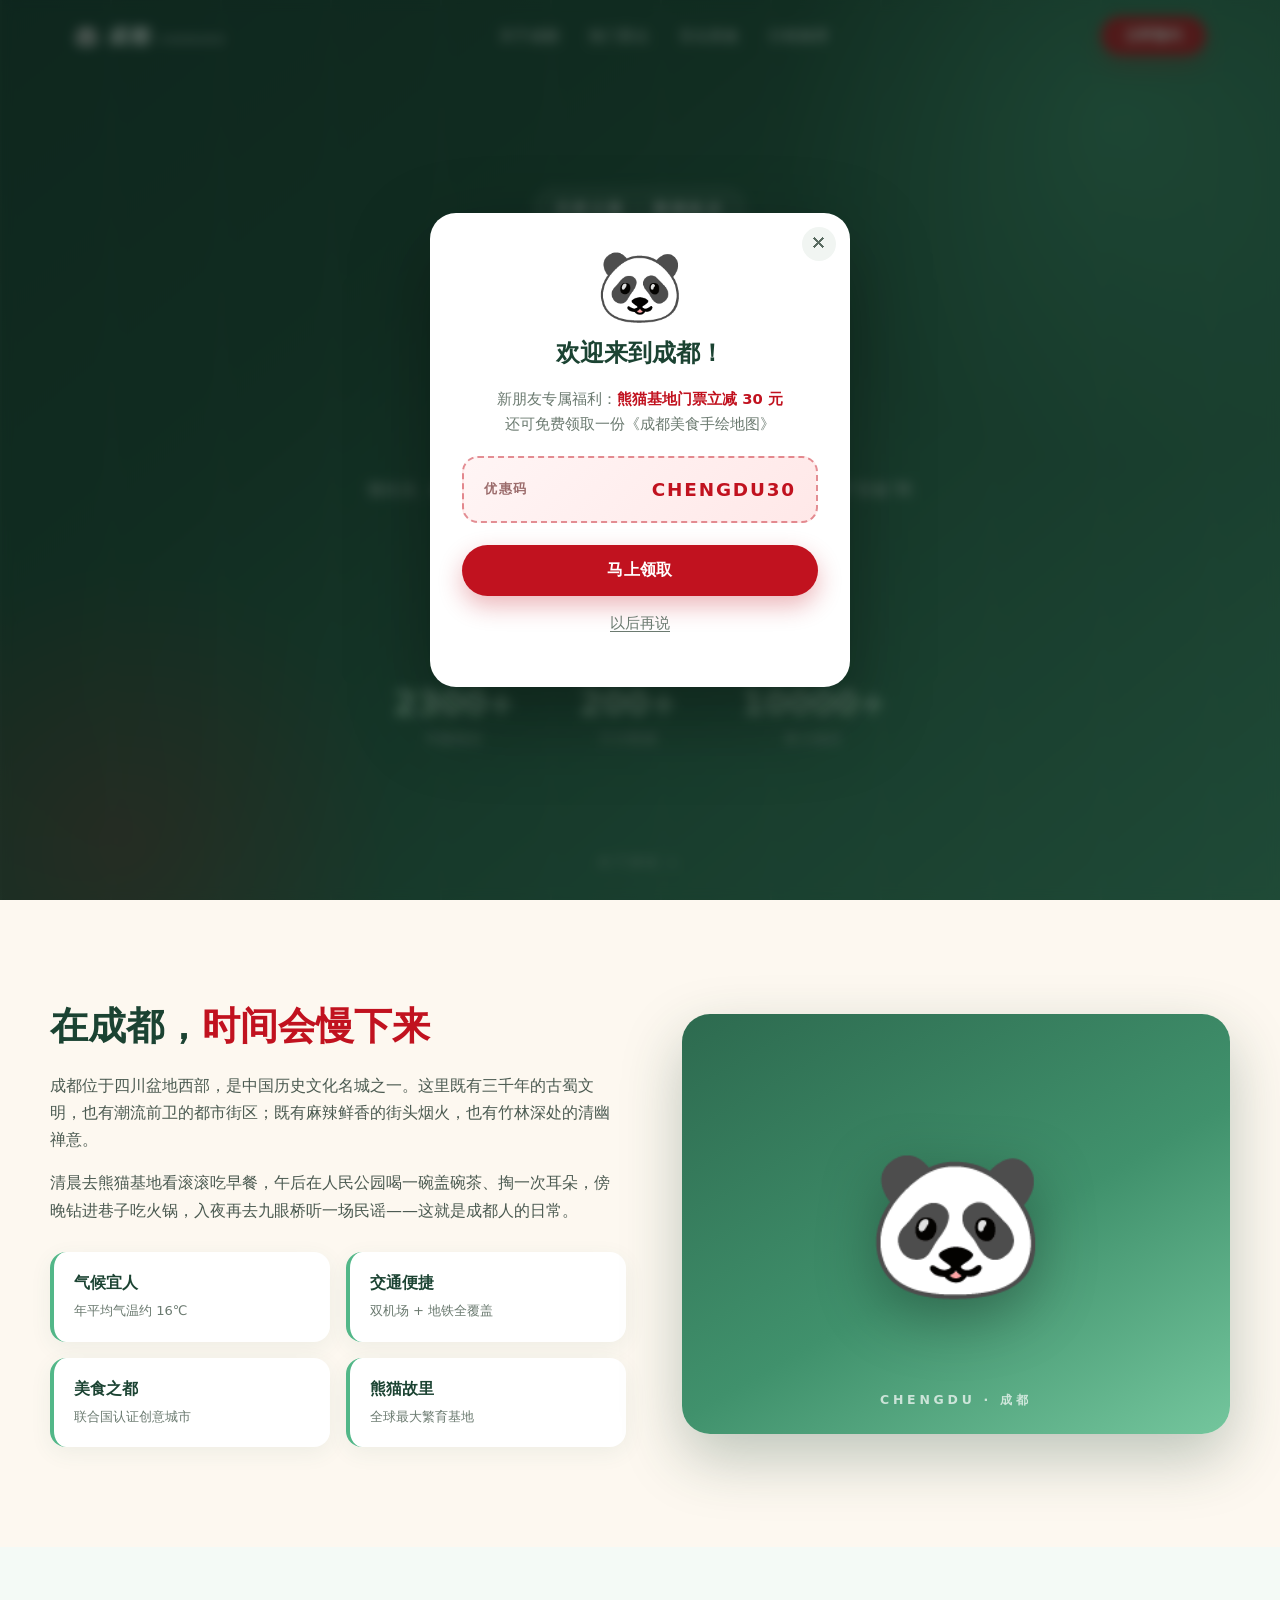
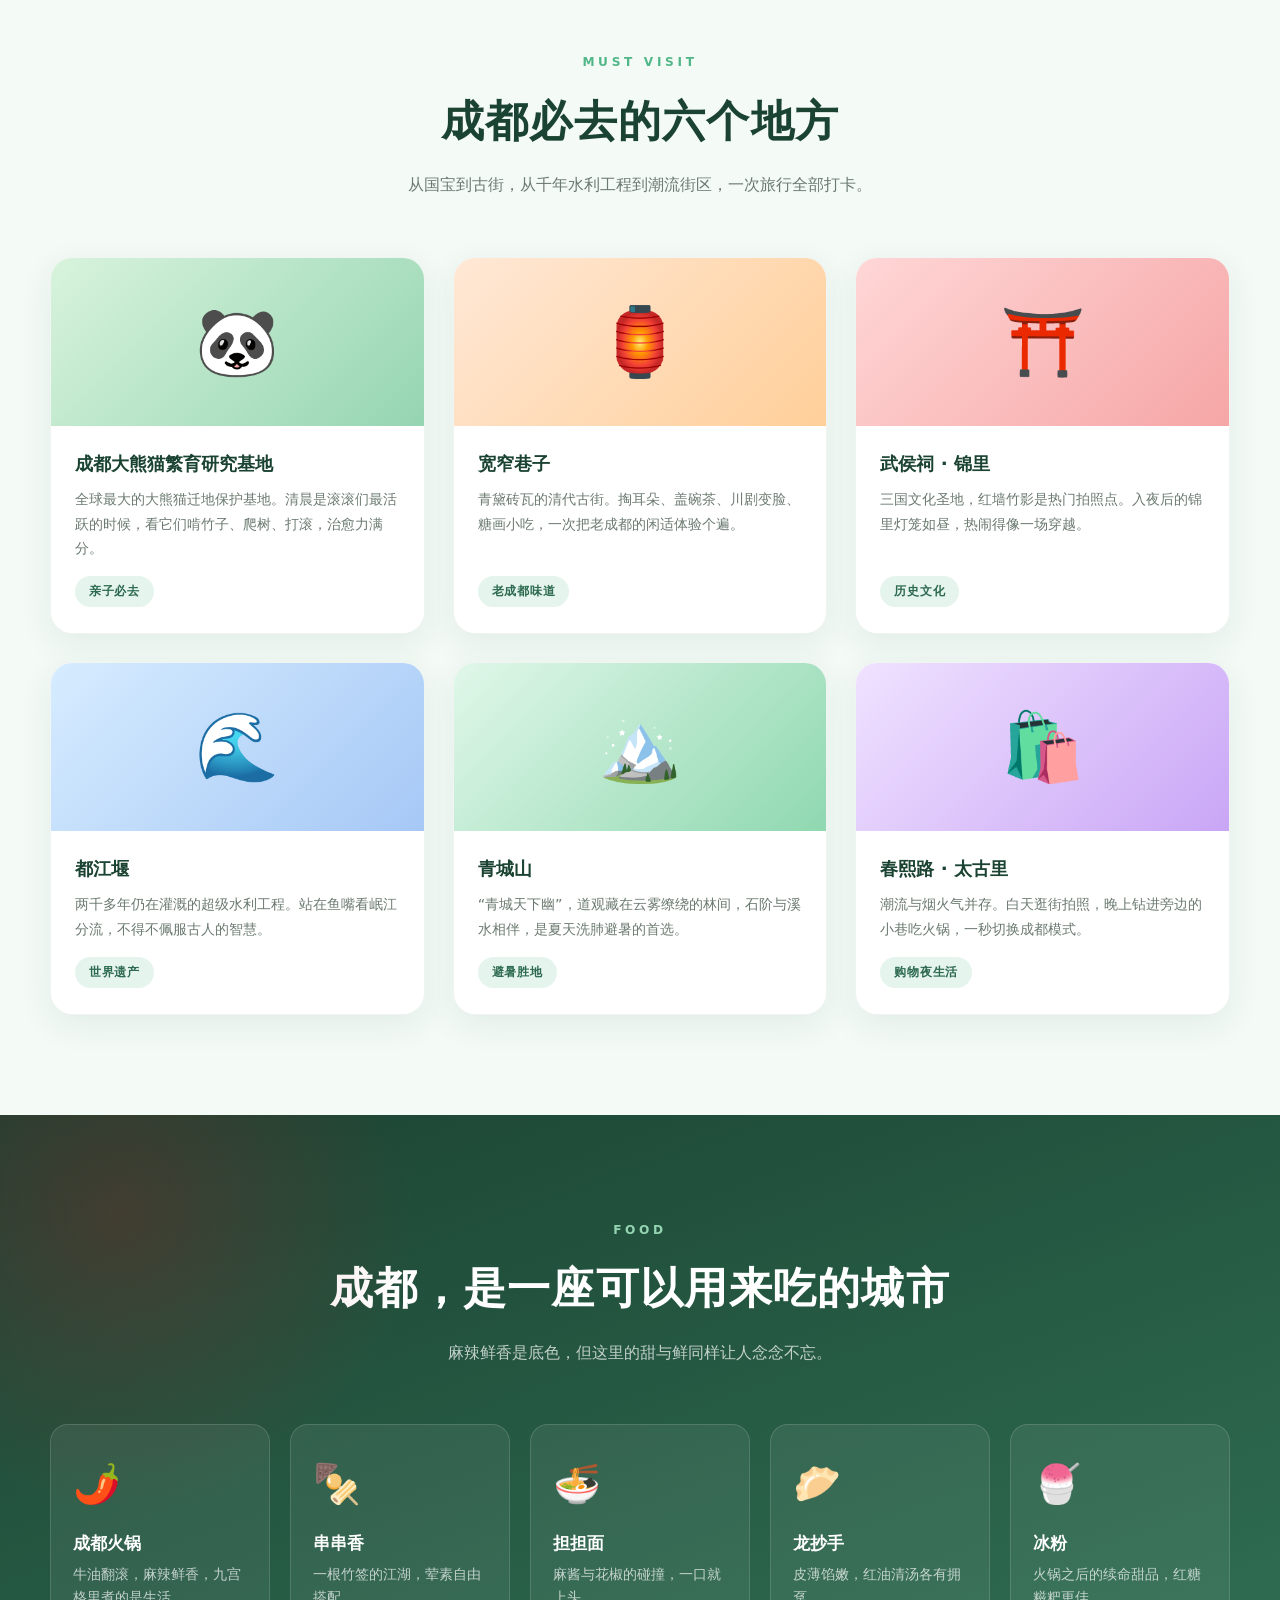
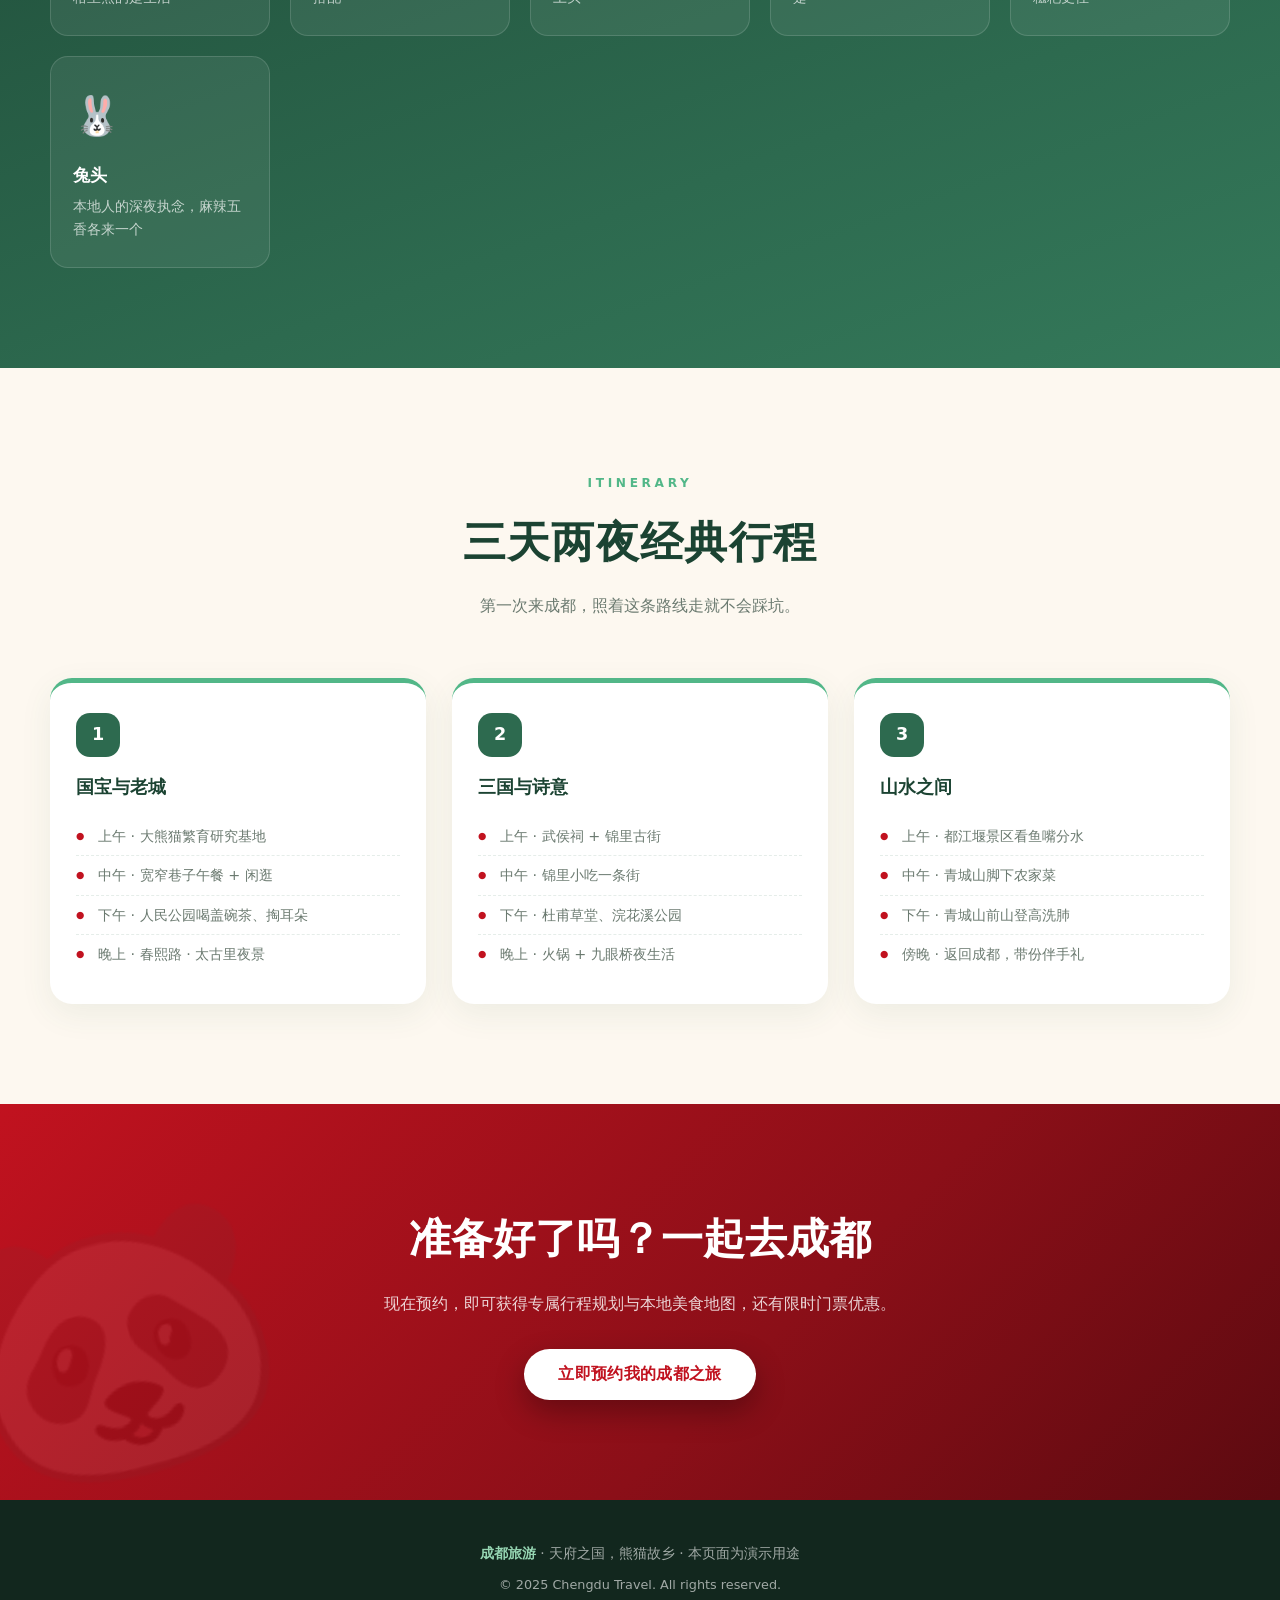
==== cdu.html @ 5987b42a "cdu.html" ====
<!DOCTYPE html>
<html lang="zh-CN">
<head>
<meta charset="UTF-8">
<meta name="viewport" content="width=device-width, initial-scale=1.0">
<title>成都旅游 | 天府之国 · 熊猫故乡</title>
<style>
  *{margin:0;padding:0;box-sizing:border-box;}
  :root{
    --green:#2d6a4f;
    --green-dark:#1b4332;
    --green-light:#52b788;
    --red:#c1121f;
    --cream:#fdf8f0;
    --ink:#233028;
    --gray:#6b7a70;
  }
  html{scroll-behavior:smooth;}
  body{
    font-family:"PingFang SC","Hiragino Sans GB","Microsoft YaHei",system-ui,-apple-system,sans-serif;
    color:var(--ink);background:var(--cream);line-height:1.7;overflow-x:hidden;
  }
  body.no-scroll{overflow:hidden;}
  img{max-width:100%;}

  /* ---------- 导航 ---------- */
  .nav{
    position:fixed;top:0;left:0;right:0;z-index:100;
    padding:16px 0;transition:all .35s ease;
  }
  .nav.scrolled{
    background:rgba(255,255,255,.94);
    backdrop-filter:blur(14px);-webkit-backdrop-filter:blur(14px);
    box-shadow:0 4px 24px rgba(27,67,50,.10);
    padding:9px 0;
  }
  .nav-inner{
    max-width:1180px;margin:0 auto;padding:0 24px;
    display:flex;align-items:center;justify-content:space-between;gap:20px;
  }
  .logo{
    color:#fff;text-decoration:none;font-weight:900;font-size:1.25rem;
    letter-spacing:.06em;display:flex;align-items:baseline;gap:8px;
    transition:color .35s;
  }
  .nav.scrolled .logo{color:var(--green-dark);}
  .logo small{font-size:.58rem;font-weight:700;letter-spacing:.25em;opacity:.65;}
  .nav-links{display:flex;gap:30px;list-style:none;}
  .nav-links a{
    color:rgba(255,255,255,.9);text-decoration:none;font-size:.94rem;font-weight:500;
    position:relative;padding:4px 0;transition:color .35s;
  }
  .nav.scrolled .nav-links a{color:var(--ink);}
  .nav-links a::after{
    content:'';position:absolute;left:0;bottom:0;width:0;height:2px;
    background:var(--red);border-radius:2px;transition:width .3s;
  }
  .nav-links a:hover::after{width:100%;}

  /* ---------- 按钮 ---------- */
  .btn{
    display:inline-block;background:var(--red);color:#fff;border:none;
    padding:15px 34px;border-radius:999px;font-size:1rem;font-weight:700;
    cursor:pointer;text-decoration:none;transition:all .28s ease;
    box-shadow:0 10px 24px rgba(193,18,31,.30);
    font-family:inherit;letter-spacing:.02em;
  }
  .btn:hover{transform:translateY(-3px);box-shadow:0 14px 30px rgba(193,18,31,.42);}
  .btn:active{transform:translateY(-1px);}
  .btn-sm{padding:10px 24px;font-size:.9rem;}
  .btn-ghost{
    background:transparent;border:2px solid rgba(255,255,255,.72);box-shadow:none;
  }
  .btn-ghost:hover{background:rgba(255,255,255,.16);box-shadow:none;}
  .btn-full{width:100%;}

  /* ---------- 首屏 ---------- */
  .hero{
    position:relative;min-height:100vh;display:flex;align-items:center;justify-content:center;
    text-align:center;color:#fff;overflow:hidden;padding:120px 24px 80px;
    background:linear-gradient(140deg,#14342a 0%,#1b4332 32%,#2d6a4f 66%,#40916c 100%);
  }
  .hero::before{
    content:'';position:absolute;inset:0;opacity:.55;
    background-image:repeating-linear-gradient(90deg,rgba(255,255,255,.07) 0 2px,transparent 2px 110px);
  }
  .hero::after{
    content:'';position:absolute;width:720px;height:720px;border-radius:50%;
    background:radial-gradient(circle,rgba(82,183,136,.45),transparent 68%);
    top:-240px;right:-200px;pointer-events:none;
  }
  .hero-glow{
    position:absolute;width:560px;height:560px;border-radius:50%;
    background:radial-gradient(circle,rgba(193,18,31,.28),transparent 70%);
    bottom:-220px;left:-160px;pointer-events:none;
  }
  .hero-content{position:relative;z-index:2;max-width:840px;}
  .eyebrow{
    display:inline-block;font-size:.82rem;letter-spacing:.35em;font-weight:700;
    padding:8px 20px;border:1px solid rgba(255,255,255,.35);border-radius:999px;
    margin-bottom:26px;background:rgba(255,255,255,.08);backdrop-filter:blur(6px);
  }
  .hero h1{
    font-size:clamp(4.5rem,15vw,9.5rem);line-height:.95;font-weight:900;letter-spacing:.06em;
    background:linear-gradient(180deg,#ffffff 25%,#a7e8bf 100%);
    -webkit-background-clip:text;background-clip:text;
    -webkit-text-fill-color:transparent;color:transparent;
  }
  .hero-sub{
    font-size:clamp(1.15rem,2.6vw,1.7rem);font-weight:700;margin-top:14px;letter-spacing:.08em;
  }
  .hero-desc{
    max-width:560px;margin:16px auto 0;color:rgba(255,255,255,.82);
    font-size:1rem;
  }
  .hero-btns{display:flex;gap:16px;justify-content:center;flex-wrap:wrap;margin-top:36px;}
  .hero-stats{
    display:flex;justify-content:center;gap:clamp(24px,6vw,64px);
    margin-top:56px;flex-wrap:wrap;
  }
  .hero-stats div{text-align:center;}
  .hero-stats strong{
    display:block;font-size:clamp(1.5rem,4vw,2.1rem);font-weight:900;
    color:#b7e4c7;line-height:1.2;
  }
  .hero-stats span{font-size:.82rem;color:rgba(255,255,255,.7);letter-spacing:.1em;}
  .scroll-hint{
    position:absolute;bottom:28px;left:50%;transform:translateX(-50%);
    font-size:.78rem;letter-spacing:.25em;color:rgba(255,255,255,.65);
    animation:bounce 2s infinite;z-index:2;
  }
  @keyframes bounce{0%,100%{transform:translate(-50%,0);}50%{transform:translate(-50%,10px);}}

  /* ---------- 通用区块 ---------- */
  section{padding:100px 24px;}
  .container{max-width:1180px;margin:0 auto;}
  .section-title{text-align:center;margin-bottom:58px;}
  .section-title .tag{
    color:var(--green-light);font-weight:800;letter-spacing:.3em;
    font-size:.76rem;text-transform:uppercase;
  }
  .section-title h2{
    font-size:clamp(1.8rem,4.2vw,2.7rem);margin:10px 0 14px;
    color:var(--green-dark);letter-spacing:.03em;font-weight:900;
  }
  .section-title p{color:var(--gray);max-width:620px;margin:0 auto;font-size:.98rem;}

  /* ---------- 关于 ---------- */
  .about{background:var(--cream);}
  .about-grid{
    display:grid;grid-template-columns:1.05fr 1fr;gap:56px;align-items:center;
  }
  .about-text h2{
    font-size:clamp(1.7rem,3.6vw,2.4rem);color:var(--green-dark);
    margin-bottom:20px;line-height:1.35;font-weight:900;
  }
  .about-text h2 em{color:var(--red);font-style:normal;}
  .about-text p{color:#4b5a51;margin-bottom:16px;}
  .about-points{display:grid;grid-template-columns:1fr 1fr;gap:16px;margin-top:28px;}
  .point{
    background:#fff;border-radius:16px;padding:18px 20px;
    box-shadow:0 6px 22px rgba(45,106,79,.07);
    border-left:4px solid var(--green-light);
  }
  .point strong{display:block;color:var(--green-dark);font-size:.98rem;}
  .point span{font-size:.82rem;color:var(--gray);}
  .about-visual{
    position:relative;border-radius:28px;overflow:hidden;min-height:420px;
    background:linear-gradient(150deg,#2d6a4f,#40916c 55%,#74c69d);
    display:flex;align-items:center;justify-content:center;
    box-shadow:0 24px 60px rgba(27,67,50,.28);
  }
  .about-visual .panda-big{font-size:9rem;filter:drop-shadow(0 18px 30px rgba(0,0,0,.3));animation:float 5s ease-in-out infinite;}
  @keyframes float{0%,100%{transform:translateY(0);}50%{transform:translateY(-14px);}}
  .about-visual::after{
    content:'CHENGDU · 成都';position:absolute;bottom:24px;left:0;right:0;
    text-align:center;color:rgba(255,255,255,.7);letter-spacing:.3em;font-size:.78rem;font-weight:700;
  }

  /* ---------- 景点 ---------- */
  .spots{background:#f4faf6;}
  .cards{display:grid;grid-template-columns:repeat(auto-fit,minmax(300px,1fr));gap:28px;}
  .card{
    background:#fff;border-radius:22px;overflow:hidden;
    box-shadow:0 10px 32px rgba(45,106,79,.09);
    border:1px solid rgba(45,106,79,.07);
    transition:transform .35s ease,box-shadow .35s ease;
    display:flex;flex-direction:column;
  }
  .card:hover{transform:translateY(-10px);box-shadow:0 26px 52px rgba(45,106,79,.20);}
  .card-img{
    height:168px;display:flex;align-items:center;justify-content:center;
    font-size:4.2rem;position:relative;overflow:hidden;
  }
  .card:nth-child(1) .card-img{background:linear-gradient(135deg,#d8f3dc,#95d5b2);}
  .card:nth-child(2) .card-img{background:linear-gradient(135deg,#ffe8d6,#ffcf99);}
  .card:nth-child(3) .card-img{background:linear-gradient(135deg,#ffd6d6,#f6a6a6);}
  .card:nth-child(4) .card-img{background:linear-gradient(135deg,#d6ecff,#a6c8f6);}
  .card:nth-child(5) .card-img{background:linear-gradient(135deg,#e0f7e9,#8fd8b0);}
  .card:nth-child(6) .card-img{background:linear-gradient(135deg,#f0e2ff,#c9a6f6);}
  .card-img span{transition:transform .4s ease;}
  .card:hover .card-img span{transform:scale(1.18) rotate(-6deg);}
  .card-body{padding:22px 24px 26px;flex:1;display:flex;flex-direction:column;}
  .card-body h3{font-size:1.15rem;color:var(--green-dark);margin-bottom:8px;font-weight:800;}
  .card-body p{font-size:.9rem;color:var(--gray);flex:1;}
  .chip{
    display:inline-block;margin-top:16px;align-self:flex-start;
    background:rgba(82,183,136,.15);color:var(--green);
    font-size:.76rem;font-weight:700;padding:5px 14px;border-radius:999px;
    letter-spacing:.06em;
  }

  /* ---------- 美食 ---------- */
  .food{
    background:linear-gradient(160deg,#1b4332,#2d6a4f 70%,#34795a);
    color:#fff;position:relative;overflow:hidden;
  }
  .food::before{
    content:'';position:absolute;width:600px;height:600px;border-radius:50%;
    background:radial-gradient(circle,rgba(193,18,31,.22),transparent 70%);
    top:-200px;left:-180px;
  }
  .food .section-title h2{color:#fff;}
  .food .section-title p{color:rgba(255,255,255,.72);}
  .food .section-title .tag{color:#95d5b2;}
  .food-grid{
    display:grid;grid-template-columns:repeat(auto-fit,minmax(210px,1fr));
    gap:20px;position:relative;z-index:2;
  }
  .food-item{
    background:rgba(255,255,255,.07);border:1px solid rgba(255,255,255,.14);
    border-radius:18px;padding:26px 22px;transition:all .3s ease;
  }
  .food-item:hover{
    background:rgba(255,255,255,.15);transform:translateY(-7px);
    border-color:rgba(149,213,178,.5);
  }
  .food-item .emoji{font-size:2.4rem;display:block;margin-bottom:12px;}
  .food-item h4{font-size:1.05rem;margin-bottom:6px;font-weight:800;}
  .food-item p{font-size:.85rem;color:rgba(255,255,255,.7);}

  /* ---------- 行程 ---------- */
  .plan{background:var(--cream);}
  .plan-grid{display:grid;grid-template-columns:repeat(auto-fit,minmax(280px,1fr));gap:26px;}
  .day{
    background:#fff;border-radius:22px;padding:30px 26px;
    box-shadow:0 10px 32px rgba(45,106,79,.08);
    border-top:5px solid var(--green-light);
    transition:all .3s ease;
  }
  .day:hover{transform:translateY(-8px);box-shadow:0 22px 44px rgba(45,106,79,.16);}
  .day .num{
    display:inline-flex;align-items:center;justify-content:center;
    width:44px;height:44px;border-radius:14px;background:var(--green);
    color:#fff;font-weight:900;font-size:1.1rem;margin-bottom:16px;
  }
  .day h4{font-size:1.1rem;color:var(--green-dark);margin-bottom:14px;font-weight:800;}
  .day ul{list-style:none;}
  .day li{
    font-size:.9rem;color:var(--gray);padding:7px 0 7px 22px;position:relative;
    border-bottom:1px dashed rgba(45,106,79,.12);
  }
  .day li:last-child{border-bottom:none;}
  .day li::before{content:'●';position:absolute;left:0;color:var(--red);font-size:.6rem;top:11px;}

  /* ---------- CTA ---------- */
  .cta{
    text-align:center;color:#fff;
    background:linear-gradient(135deg,#c1121f,#8b0f18 60%,#5c0a10);
    position:relative;overflow:hidden;
  }
  .cta::before{
    content:'🐼';position:absolute;font-size:16rem;opacity:.07;
    left:-40px;bottom:-60px;transform:rotate(-15deg);
  }
  .cta h2{font-size:clamp(1.7rem,4vw,2.6rem);margin-bottom:16px;font-weight:900;}
  .cta p{color:rgba(255,255,255,.82);max-width:560px;margin:0 auto 32px;}
  .cta .btn{background:#fff;color:var(--red);box-shadow:0 12px 30px rgba(0,0,0,.3);}
  .cta .btn:hover{box-shadow:0 18px 40px rgba(0,0,0,.4);}

  /* ---------- 页脚 ---------- */
  footer{
    background:#12271e;color:rgba(255,255,255,.6);text-align:center;
    padding:42px 24px;font-size:.86rem;
  }
  footer strong{color:#95d5b2;}

  /* ---------- 弹窗 ---------- */
  .modal{
    position:fixed;inset:0;z-index:1000;display:flex;
    align-items:center;justify-content:center;padding:20px;
    background:rgba(12,32,24,.62);backdrop-filter:blur(6px);
    opacity:0;visibility:hidden;
    transition:opacity .3s ease,visibility .3s ease;
  }
  .modal.open{opacity:1;visibility:visible;}
  .modal-box{
    position:relative;background:#fff;border-radius:26px;
    width:100%;max-width:440px;padding:38px 32px 32px;
    max-height:90vh;overflow-y:auto;
    box-shadow:0 30px 80px rgba(0,0,0,.35);
    transform:translateY(28px) scale(.95);opacity:0;
    transition:transform .38s cubic-bezier(.2,.9,.3,1.2),opacity .3s ease;
  }
  .modal.open .modal-box{transform:none;opacity:1;}
  .modal-close{
    position:absolute;top:14px;right:14px;width:34px;height:34px;
    border-radius:50%;border:none;background:#f1f5f2;color:#5a6b61;
    font-size:1rem;cursor:pointer;transition:.25s;line-height:1;
    display:flex;align-items:center;justify-content:center;
  }
  .modal-close:hover{background:var(--red);color:#fff;transform:rotate(90deg);}
  .modal-box h3{
    font-size:1.5rem;color:var(--green-dark);margin-bottom:10px;font-weight:900;
  }
  .modal-box .modal-desc{color:var(--gray);font-size:.9rem;margin-bottom:22px;}

  /* 欢迎弹窗 */
  .welcome-box{text-align:center;max-width:420px;}
  .welcome-box .panda{
    font-size:4.4rem;line-height:1;margin-bottom:12px;
    animation:wave 2.2s ease-in-out infinite;
  }
  @keyframes wave{
    0%,100%{transform:rotate(-6deg) scale(1);}
    50%{transform:rotate(6deg) scale(1.06);}
  }
  .welcome-box h3{margin-bottom:12px;}
  .welcome-box p{color:var(--gray);font-size:.92rem;margin-bottom:20px;}
  .welcome-box p b{color:var(--red);}
  .coupon{
    display:flex;align-items:center;justify-content:space-between;
    background:linear-gradient(135deg,#fff5f5,#ffe8e8);
    border:2px dashed rgba(193,18,31,.45);border-radius:16px;
    padding:16px 20px;margin-bottom:22px;
  }
  .coupon span{font-size:.82rem;color:#9b6b6b;letter-spacing:.12em;font-weight:700;}
  .coupon strong{font-size:1.15rem;color:var(--red);letter-spacing:.1em;font-weight:900;}
  .tiny{
    font-size:.8rem;color:#9aa8a0;margin-top:14px;cursor:pointer;
    text-decoration:underline;text-underline-offset:3px;
  }
  .tiny:hover{color:var(--gray);}

  /* 表单 */
  .form-field{margin-bottom:16px;text-align:left;}
  .form-field label{
    display:block;font-size:.83rem;font-weight:700;color:var(--green-dark);
    margin-bottom:7px;letter-spacing:.03em;
  }
  .form-field input,.form-field select{
    width:100%;padding:12px 15px;border-radius:12px;
    border:1.5px solid #e2ebe5;background:#f8fbf9;
    font-size:.94rem;font-family:inherit;color:var(--ink);
    transition:border-color .25s,box-shadow .25s;
  }
  .form-field input:focus,.form-field select:focus{
    outline:none;border-color:var(--green-light);background:#fff;
    box-shadow:0 0 0 4px rgba(82,183,136,.14);
  }
  .modal-box form .btn{margin-top:8px;}

  /* Toast */
  .toast{
    position:fixed;left:50%;bottom:44px;transform:translate(-50%,30px);
    background:var(--green-dark);color:#fff;padding:14px 28px;border-radius:999px;
    font-size:.92rem;font-weight:600;box-shadow:0 14px 34px rgba(0,0,0,.28);
    opacity:0;visibility:hidden;transition:all .35s ease;z-index:2000;
    white-space:nowrap;max-width:92vw;
  }
  .toast.show{opacity:1;visibility:visible;transform:translate(-50%,0);}

  /* 滚动出现动画 */
  .reveal{opacity:0;transform:translateY(34px);transition:opacity .75s ease,transform .75s ease;}
  .reveal.visible{opacity:1;transform:none;}

  /* ---------- 响应式 ---------- */
  @media (max-width:900px){
    .nav-links{display:none;}
    .about-grid{grid-template-columns:1fr;gap:36px;}
    .about-visual{min-height:300px;order:-1;}
    .about-visual .panda-big{font-size:6rem;}
    section{padding:72px 20px;}
    .hero-stats{gap:26px;}
  }
  @media (max-width:520px){
    .modal-box{padding:32px 22px 26px;border-radius:22px;}
    .hero{padding-top:110px;}
    .btn{padding:13px 26px;font-size:.94rem;}
    .toast{font-size:.84rem;padding:12px 20px;}
  }
</style>
</head>
<body>

<!-- ========== 导航 ========== -->
<nav class="nav" id="nav">
  <div class="nav-inner">
    <a href="#" class="logo">🐼 成都 <small>CHENGDU</small></a>
    <ul class="nav-links">
      <li><a href="#about">关于成都</a></li>
      <li><a href="#spots">热门景点</a></li>
      <li><a href="#food">舌尖美食</a></li>
      <li><a href="#plan">行程推荐</a></li>
    </ul>
    <button class="btn btn-sm" onclick="openModal('bookingModal')">立即预约</button>
  </div>
</nav>

<!-- ========== 首屏 ========== -->
<header class="hero">
  <div class="hero-glow"></div>
  <div class="hero-content">
    <span class="eyebrow">天府之国 · 熊猫故乡</span>
    <h1>成都</h1>
    <p class="hero-sub">一座来了就不想走的城市</p>
    <p class="hero-desc">慢生活、麻辣味、大熊猫、盖碗茶——这里的每一寸空气里，都写着“安逸”两个字。</p>
    <div class="hero-btns">
      <button class="btn" onclick="openModal('bookingModal')">立即预约行程</button>
      <a href="#spots" class="btn btn-ghost">探索景点</a>
    </div>
    <div class="hero-stats">
      <div><strong>2300+</strong><span>年建城史</span></div>
      <div><strong>200+</strong><span>只大熊猫</span></div>
      <div><strong>10000+</strong><span>家火锅店</span></div>
    </div>
  </div>
  <div class="scroll-hint">向下滚动 ↓</div>
</header>

<!-- ========== 关于 ========== -->
<section class="about" id="about">
  <div class="container">
    <div class="about-grid">
      <div class="about-text reveal">
        <h2>在成都，<em>时间会慢下来</em></h2>
        <p>成都位于四川盆地西部，是中国历史文化名城之一。这里既有三千年的古蜀文明，也有潮流前卫的都市街区；既有麻辣鲜香的街头烟火，也有竹林深处的清幽禅意。</p>
        <p>清晨去熊猫基地看滚滚吃早餐，午后在人民公园喝一碗盖碗茶、掏一次耳朵，傍晚钻进巷子吃火锅，入夜再去九眼桥听一场民谣——这就是成都人的日常。</p>
        <div class="about-points">
          <div class="point"><strong>气候宜人</strong><span>年平均气温约 16℃</span></div>
          <div class="point"><strong>交通便捷</strong><span>双机场 + 地铁全覆盖</span></div>
          <div class="point"><strong>美食之都</strong><span>联合国认证创意城市</span></div>
          <div class="point"><strong>熊猫故里</strong><span>全球最大繁育基地</span></div>
        </div>
      </div>
      <div class="about-visual reveal">
        <div class="panda-big">🐼</div>
      </div>
    </div>
  </div>
</section>

<!-- ========== 景点 ========== -->
<section class="spots" id="spots">
  <div class="container">
    <div class="section-title reveal">
      <span class="tag">Must Visit</span>
      <h2>成都必去的六个地方</h2>
      <p>从国宝到古街，从千年水利工程到潮流街区，一次旅行全部打卡。</p>
    </div>
    <div class="cards">
      <article class="card reveal">
        <div class="card-img"><span>🐼</span></div>
        <div class="card-body">
          <h3>成都大熊猫繁育研究基地</h3>
          <p>全球最大的大熊猫迁地保护基地。清晨是滚滚们最活跃的时候，看它们啃竹子、爬树、打滚，治愈力满分。</p>
          <span class="chip">亲子必去</span>
        </div>
      </article>
      <article class="card reveal">
        <div class="card-img"><span>🏮</span></div>
        <div class="card-body">
          <h3>宽窄巷子</h3>
          <p>青黛砖瓦的清代古街。掏耳朵、盖碗茶、川剧变脸、糖画小吃，一次把老成都的闲适体验个遍。</p>
          <span class="chip">老成都味道</span>
        </div>
      </article>
      <article class="card reveal">
        <div class="card-img"><span>⛩️</span></div>
        <div class="card-body">
          <h3>武侯祠 · 锦里</h3>
          <p>三国文化圣地，红墙竹影是热门拍照点。入夜后的锦里灯笼如昼，热闹得像一场穿越。</p>
          <span class="chip">历史文化</span>
        </div>
      </article>
      <article class="card reveal">
        <div class="card-img"><span>🌊</span></div>
        <div class="card-body">
          <h3>都江堰</h3>
          <p>两千多年仍在灌溉的超级水利工程。站在鱼嘴看岷江分流，不得不佩服古人的智慧。</p>
          <span class="chip">世界遗产</span>
        </div>
      </article>
      <article class="card reveal">
        <div class="card-img"><span>🏔️</span></div>
        <div class="card-body">
          <h3>青城山</h3>
          <p>“青城天下幽”，道观藏在云雾缭绕的林间，石阶与溪水相伴，是夏天洗肺避暑的首选。</p>
          <span class="chip">避暑胜地</span>
        </div>
      </article>
      <article class="card reveal">
        <div class="card-img"><span>🛍️</span></div>
        <div class="card-body">
          <h3>春熙路 · 太古里</h3>
          <p>潮流与烟火气并存。白天逛街拍照，晚上钻进旁边的小巷吃火锅，一秒切换成都模式。</p>
          <span class="chip">购物夜生活</span>
        </div>
      </article>
    </div>
  </div>
</section>

<!-- ========== 美食 ========== -->
<section class="food" id="food">
  <div class="container">
    <div class="section-title reveal">
      <span class="tag">Food</span>
      <h2>成都，是一座可以用来吃的城市</h2>
      <p>麻辣鲜香是底色，但这里的甜与鲜同样让人念念不忘。</p>
    </div>
    <div class="food-grid">
      <div class="food-item reveal"><span class="emoji">🌶️</span><h4>成都火锅</h4><p>牛油翻滚，麻辣鲜香，九宫格里煮的是生活</p></div>
      <div class="food-item reveal"><span class="emoji">🍢</span><h4>串串香</h4><p>一根竹签的江湖，荤素自由搭配</p></div>
      <div class="food-item reveal"><span class="emoji">🍜</span><h4>担担面</h4><p>麻酱与花椒的碰撞，一口就上头</p></div>
      <div class="food-item reveal"><span class="emoji">🥟</span><h4>龙抄手</h4><p>皮薄馅嫩，红油清汤各有拥趸</p></div>
      <div class="food-item reveal"><span class="emoji">🍧</span><h4>冰粉</h4><p>火锅之后的续命甜品，红糖糍粑更佳</p></div>
      <div class="food-item reveal"><span class="emoji">🐰</span><h4>兔头</h4><p>本地人的深夜执念，麻辣五香各来一个</p></div>
    </div>
  </div>
</section>

<!-- ========== 行程 ========== -->
<section class="plan" id="plan">
  <div class="container">
    <div class="section-title reveal">
      <span class="tag">Itinerary</span>
      <h2>三天两夜经典行程</h2>
      <p>第一次来成都，照着这条路线走就不会踩坑。</p>
    </div>
    <div class="plan-grid">
      <div class="day reveal">
        <div class="num">1</div>
        <h4>国宝与老城</h4>
        <ul>
          <li>上午 · 大熊猫繁育研究基地</li>
          <li>中午 · 宽窄巷子午餐 + 闲逛</li>
          <li>下午 · 人民公园喝盖碗茶、掏耳朵</li>
          <li>晚上 · 春熙路 · 太古里夜景</li>
        </ul>
      </div>
      <div class="day reveal">
        <div class="num">2</div>
        <h4>三国与诗意</h4>
        <ul>
          <li>上午 · 武侯祠 + 锦里古街</li>
          <li>中午 · 锦里小吃一条街</li>
          <li>下午 · 杜甫草堂、浣花溪公园</li>
          <li>晚上 · 火锅 + 九眼桥夜生活</li>
        </ul>
      </div>
      <div class="day reveal">
        <div class="num">3</div>
        <h4>山水之间</h4>
        <ul>
          <li>上午 · 都江堰景区看鱼嘴分水</li>
          <li>中午 · 青城山脚下农家菜</li>
          <li>下午 · 青城山前山登高洗肺</li>
          <li>傍晚 · 返回成都，带份伴手礼</li>
        </ul>
      </div>
    </div>
  </div>
</section>

<!-- ========== CTA ========== -->
<section class="cta">
  <div class="container reveal">
    <h2>准备好了吗？一起去成都</h2>
    <p>现在预约，即可获得专属行程规划与本地美食地图，还有限时门票优惠。</p>
    <button class="btn" onclick="openModal('bookingModal')">立即预约我的成都之旅</button>
  </div>
</section>

<!-- ========== 页脚 ========== -->
<footer>
  <p><strong>成都旅游</strong> · 天府之国，熊猫故乡 · 本页面为演示用途</p>
  <p style="margin-top:8px;font-size:.8rem;">© 2025 Chengdu Travel. All rights reserved.</p>
</footer>

<!-- ========== 弹窗 1：欢迎弹窗 ========== -->
<div class="modal" id="welcomeModal">
  <div class="modal-box welcome-box">
    <button class="modal-close" onclick="closeModal('welcomeModal')" aria-label="关闭">✕</button>
    <div class="panda">🐼</div>
    <h3>欢迎来到成都！</h3>
    <p>新朋友专属福利：<b>熊猫基地门票立减 30 元</b><br>还可免费领取一份《成都美食手绘地图》</p>
    <div class="coupon">
      <span>优惠码</span>
      <strong>CHENGDU30</strong>
    </div>
    <button class="btn btn-full" onclick="closeModal('welcomeModal');openModal('bookingModal')">马上领取</button>
    <p class="tiny" onclick="closeModal('welcomeModal')">以后再说</p>
  </div>
</div>

<!-- ========== 弹窗 2：预约弹窗 ========== -->
<div class="modal" id="bookingModal">
  <div class="modal-box">
    <button class="modal-close" onclick="closeModal('bookingModal')" aria-label="关闭">✕</button>
    <h3>预约你的成都之旅</h3>
    <p class="modal-desc">填写信息，我们将在 24 小时内与你联系，为你定制专属行程。</p>
    <form id="bookingForm">
      <div class="form-field">
        <label for="name">姓名</label>
        <input type="text" id="name" placeholder="请输入您的姓名" required>
      </div>
      <div class="form-field">
        <label for="phone">手机号</label>
        <input type="tel" id="phone" placeholder="请输入 11 位手机号" pattern="1[3-9]\d{9}" required>
      </div>
      <div class="form-field">
        <label for="date">出行日期</label>
        <input type="date" id="date" required>
      </div>
      <div class="form-field">
        <label for="topic">感兴趣的主题</label>
        <select id="topic">
          <option>大熊猫基地一日游</option>
          <option>美食探店深度游</option>
          <option>都江堰 · 青城山</option>
          <option>亲子家庭游</option>
          <option>三国文化之旅</option>
        </select>
      </div>
      <button type="submit" class="btn btn-full">提交预约</button>
    </form>
  </div>
</div>

<!-- ========== Toast ========== -->
<div class="toast" id="toast"></div>

<script>
  /* ============ 弹窗控制 ============ */
  function openModal(id){
    var m = document.getElementById(id);
    if(!m) return;
    m.classList.add('open');
    document.body.classList.add('no-scroll');
  }
  function closeModal(id){
    var m = document.getElementById(id);
    if(!m) return;
    m.classList.remove('open');
    if(!document.querySelector('.modal.open')){
      document.body.classList.remove('no-scroll');
    }
  }
  // 点击遮罩关闭
  document.querySelectorAll('.modal').forEach(function(m){
    m.addEventListener('click', function(e){
      if(e.target === m) closeModal(m.id);
    });
  });
  // ESC 关闭
  document.addEventListener('keydown', function(e){
    if(e.key === 'Escape'){
      document.querySelectorAll('.modal.open').forEach(function(m){
        closeModal(m.id);
      });
    }
  });

  /* ============ 欢迎弹窗自动出现 ============ */
  window.addEventListener('load', function(){
    setTimeout(function(){
      var shown = false;
      try{ shown = sessionStorage.getItem('cd_welcome') === '1'; }catch(err){}
      if(!shown){
        openModal('welcomeModal');
        try{ sessionStorage.setItem('cd_welcome','1'); }catch(err){}
      }
    }, 900);
  });

  /* ============ 导航滚动效果 ============ */
  var nav = document.getElementById('nav');
  window.addEventListener('scroll', function(){
    if(window.scrollY > 60){ nav.classList.add('scrolled'); }
    else{ nav.classList.remove('scrolled'); }
  });

  /* ============ 滚动出现动画 ============ */
  var observer = new IntersectionObserver(function(entries){
    entries.forEach(function(entry, i){
      if(entry.isIntersecting){
        setTimeout(function(){
          entry.target.classList.add('visible');
        }, i * 90);
        observer.unobserve(entry.target);
      }
    });
  }, { threshold: 0.12, rootMargin: '0px 0px -40px 0px' });

  document.querySelectorAll('.reveal').forEach(function(el){ observer.observe(el); });

  /* ============ 表单提交 ============ */
  var dateInput = document.getElementById('date');
  if(dateInput){
    var today = new Date();
    var iso = today.getFullYear() + '-' +
              String(today.getMonth() + 1).padStart(2,'0') + '-' +
              String(today.getDate()).padStart(2,'0');
    dateInput.min = iso;
  }

  document.getElementById('bookingForm').addEventListener('submit', function(e){
    e.preventDefault();
    closeModal('bookingModal');
    showToast('预约成功！我们会尽快与你联系 🐼');
    this.reset();
  });

  /* ============ Toast 提示 ============ */
  var toastTimer;
  function showToast(msg){
    var t = document.getElementById('toast');
    t.textContent = msg;
    t.classList.add('show');
    clearTimeout(toastTimer);
    toastTimer = setTimeout(function(){ t.classList.remove('show'); }, 3200);
  }
</script>
</body>
</html>
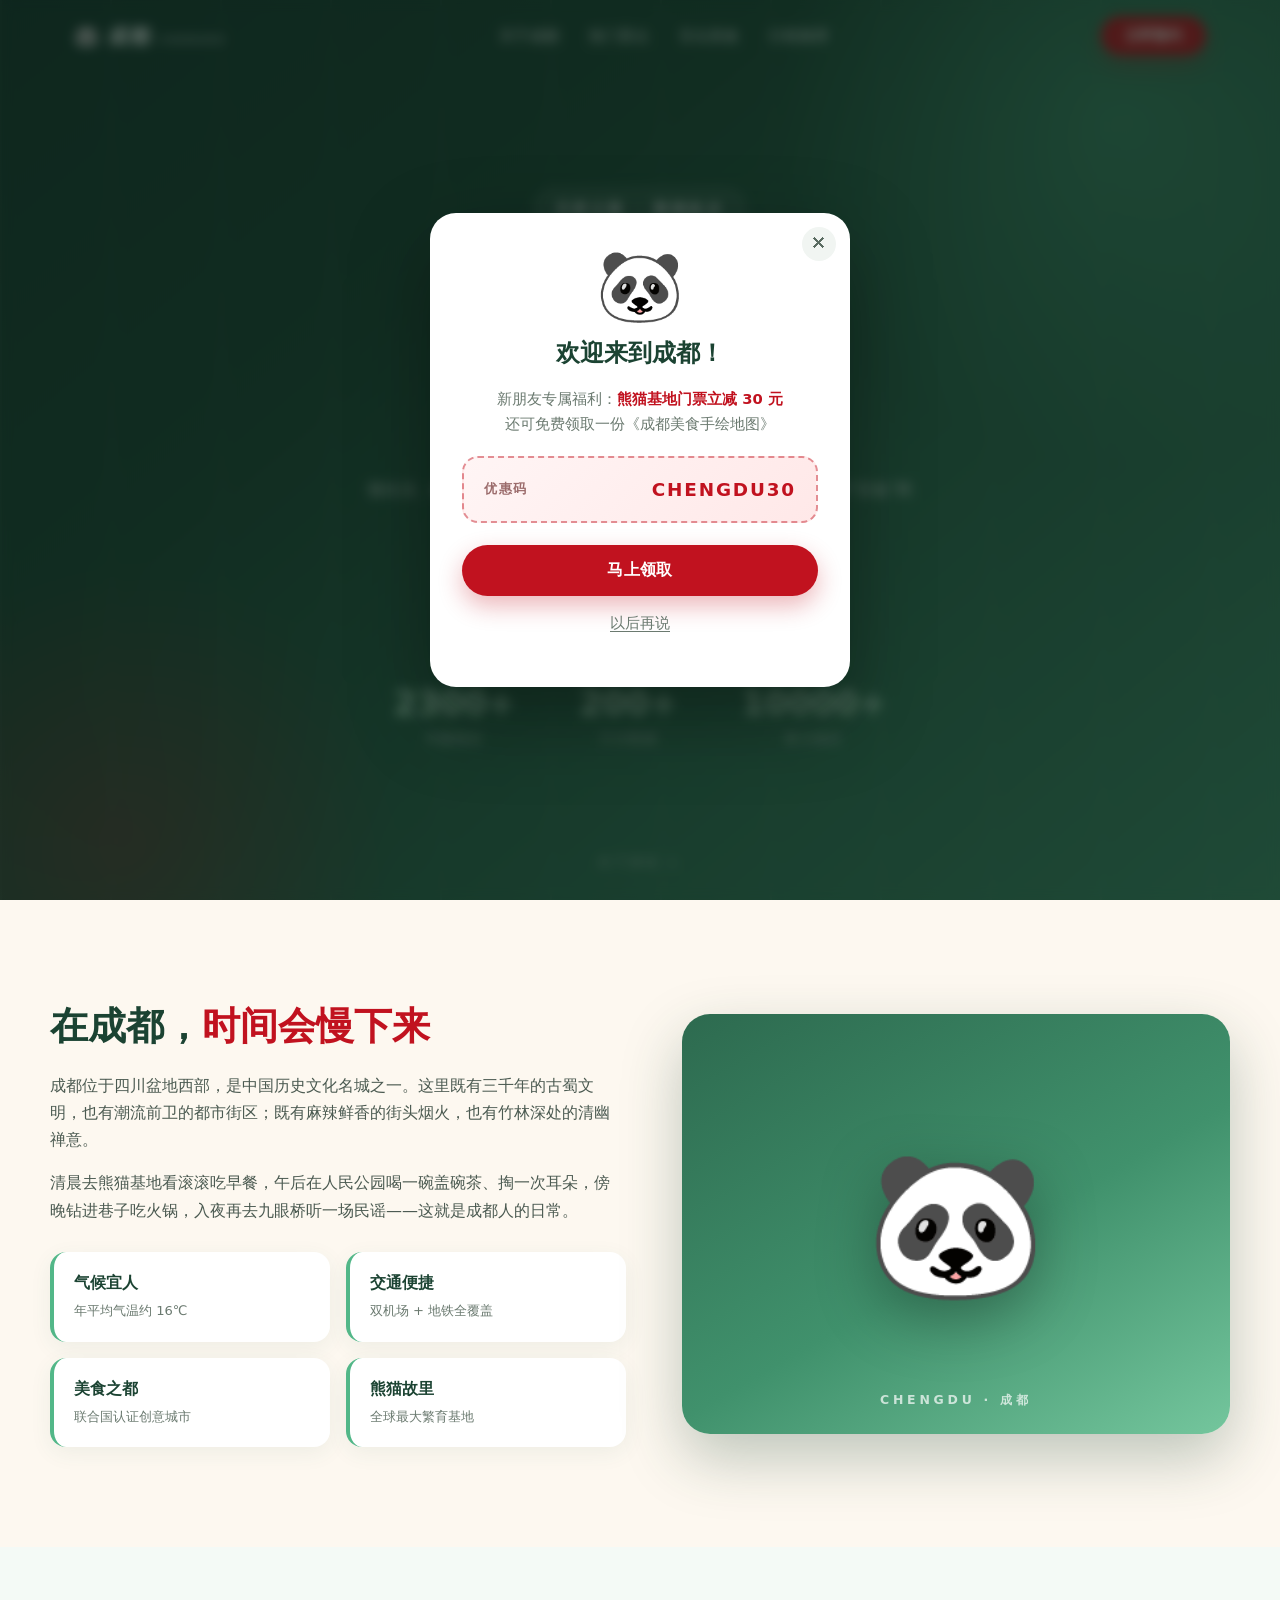
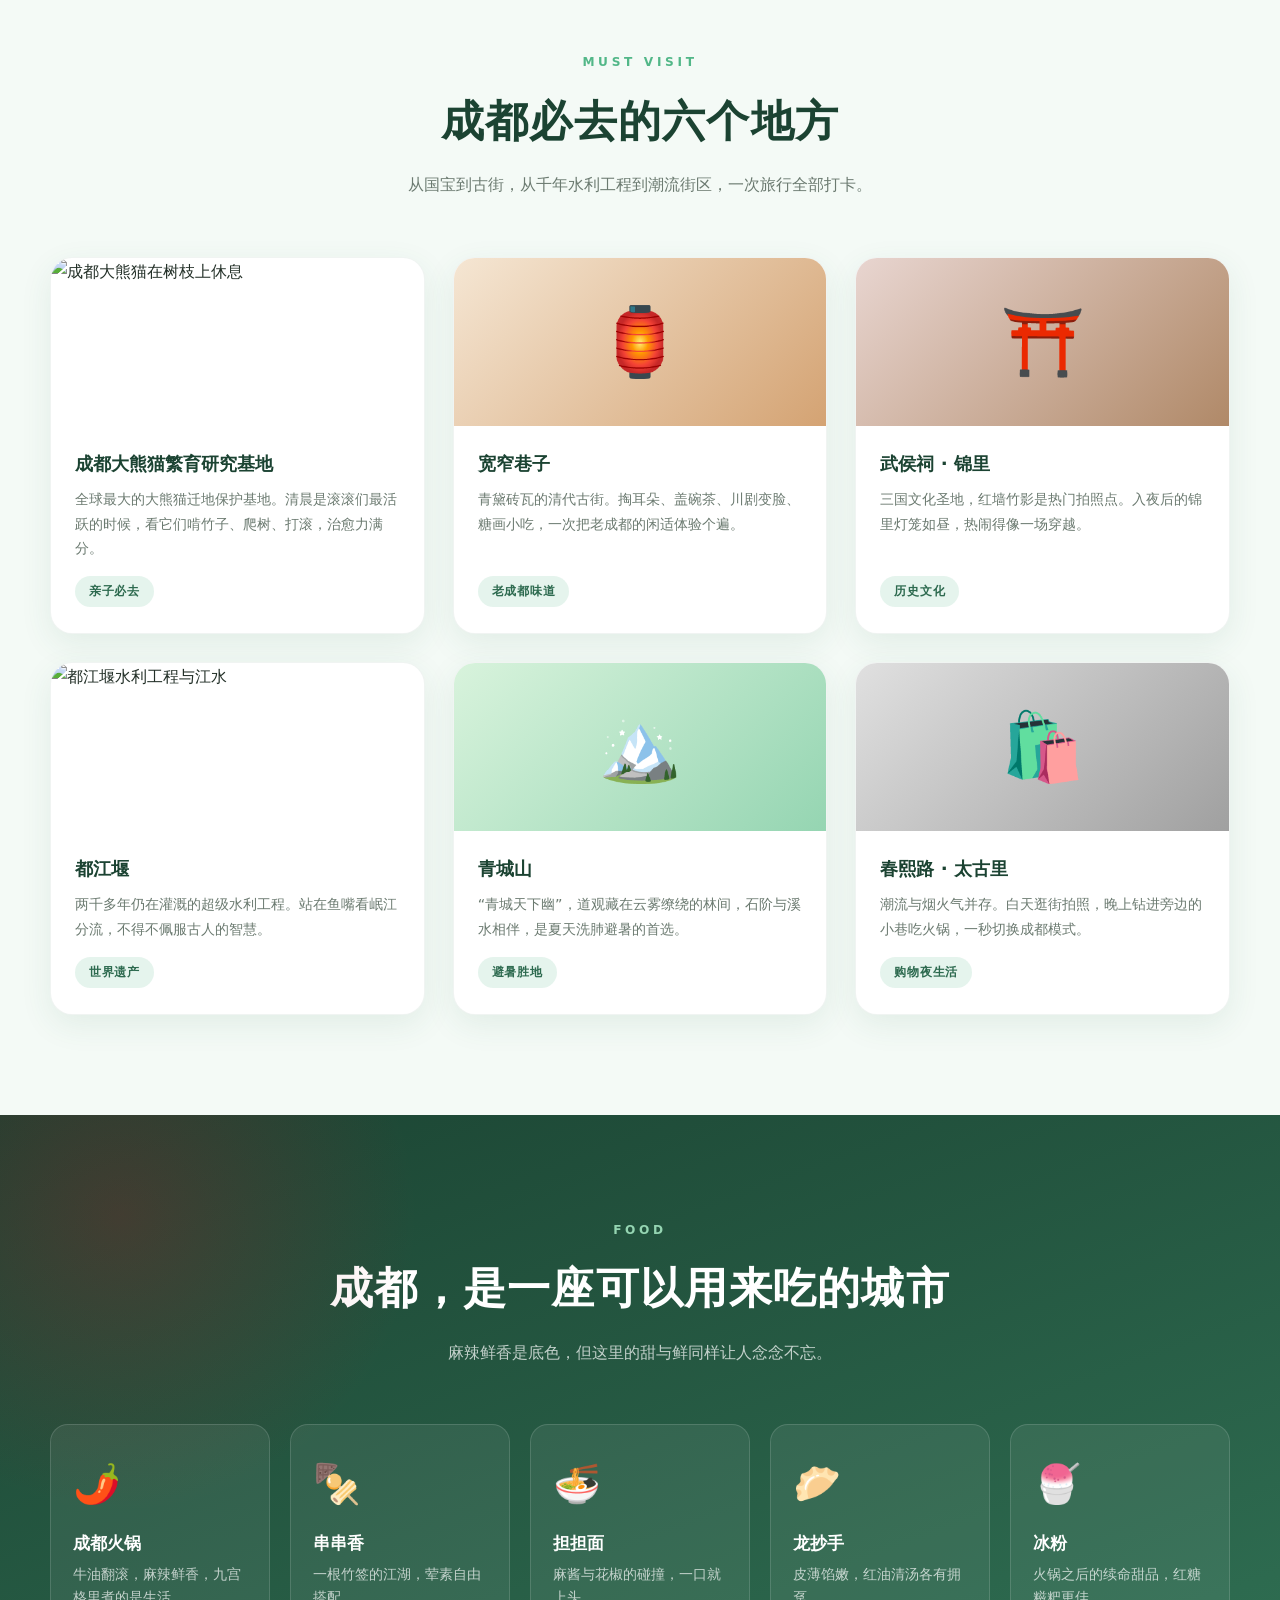
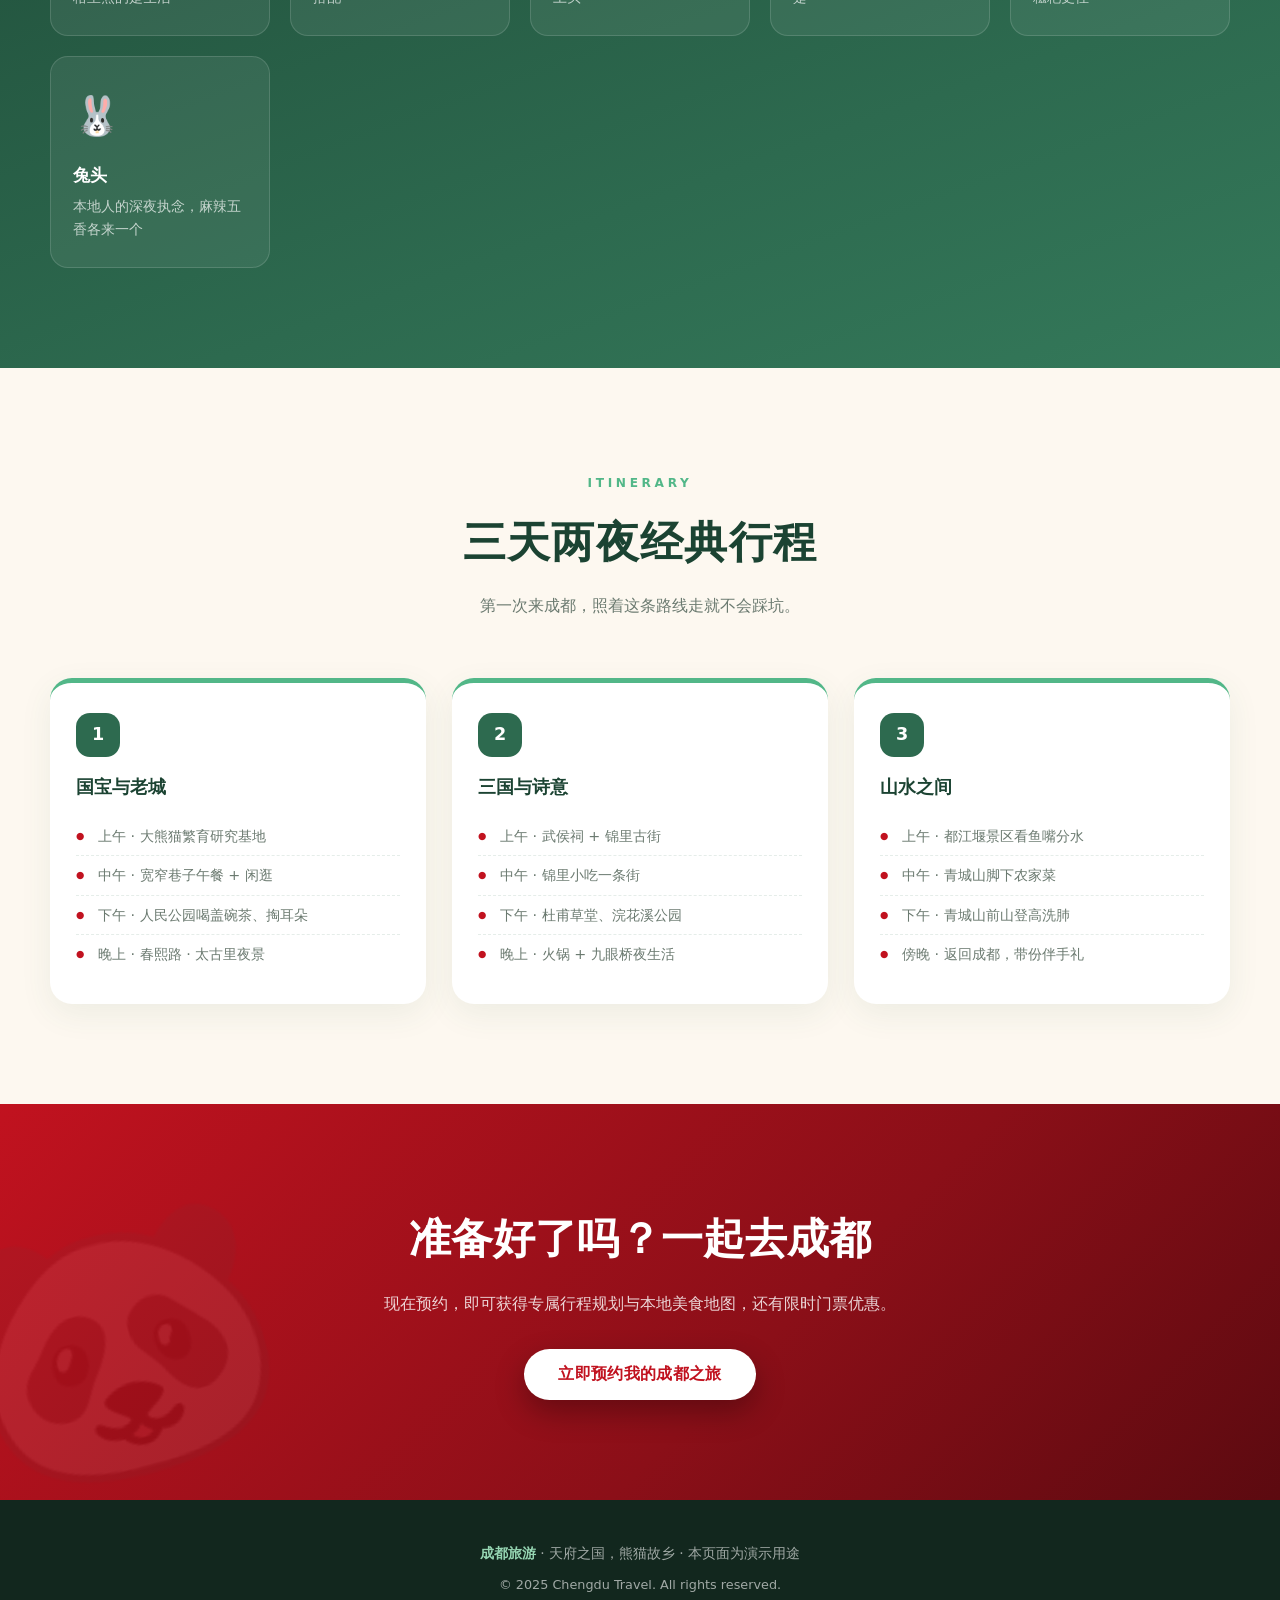
==== commit 022623a9: "解决冲突并合并代码" ====
--- a/cdu.html
+++ b/cdu.html
@@ -21,7 +21,7 @@
     color:var(--ink);background:var(--cream);line-height:1.7;overflow-x:hidden;
   }
   body.no-scroll{overflow:hidden;}
-  img{max-width:100%;}
+  img{max-width:100%;display:block;}
 
   /* ---------- 导航 ---------- */
   .nav{
@@ -170,7 +170,11 @@
     display:flex;align-items:center;justify-content:center;
     box-shadow:0 24px 60px rgba(27,67,50,.28);
   }
-  .about-visual .panda-big{font-size:9rem;filter:drop-shadow(0 18px 30px rgba(0,0,0,.3));animation:float 5s ease-in-out infinite;}
+  .about-visual .visual-emoji{
+    font-size:9rem;line-height:1;filter:drop-shadow(0 18px 30px rgba(0,0,0,.3));
+    animation:float 5s ease-in-out infinite;
+    user-select:none;
+  }
   @keyframes float{0%,100%{transform:translateY(0);}50%{transform:translateY(-14px);}}
   .about-visual::after{
     content:'CHENGDU · 成都';position:absolute;bottom:24px;left:0;right:0;
@@ -188,18 +192,35 @@
     display:flex;flex-direction:column;
   }
   .card:hover{transform:translateY(-10px);box-shadow:0 26px 52px rgba(45,106,79,.20);}
+
+  /* 卡片图片区：两种形态，photo 放实景图，emoji 放设计化 Emoji */
   .card-img{
     height:168px;display:flex;align-items:center;justify-content:center;
-    font-size:4.2rem;position:relative;overflow:hidden;
-  }
-  .card:nth-child(1) .card-img{background:linear-gradient(135deg,#d8f3dc,#95d5b2);}
-  .card:nth-child(2) .card-img{background:linear-gradient(135deg,#ffe8d6,#ffcf99);}
-  .card:nth-child(3) .card-img{background:linear-gradient(135deg,#ffd6d6,#f6a6a6);}
-  .card:nth-child(4) .card-img{background:linear-gradient(135deg,#d6ecff,#a6c8f6);}
-  .card:nth-child(5) .card-img{background:linear-gradient(135deg,#e0f7e9,#8fd8b0);}
-  .card:nth-child(6) .card-img{background:linear-gradient(135deg,#f0e2ff,#c9a6f6);}
-  .card-img span{transition:transform .4s ease;}
-  .card:hover .card-img span{transform:scale(1.18) rotate(-6deg);}
+    position:relative;overflow:hidden;
+  }
+  .card-img.photo img{
+    width:100%;height:100%;object-fit:cover;
+    transition:transform .5s ease;
+  }
+  .card:hover .card-img.photo img{transform:scale(1.06);}
+
+  .card-img.emoji{
+    font-size:4.2rem;
+  }
+  .card-img.emoji span{
+    transition:transform .4s ease;
+    position:relative;z-index:1;
+    user-select:none;
+  }
+  .card:hover .card-img.emoji span{transform:scale(1.18) rotate(-6deg);}
+
+  /* Emoji 卡片的专属渐变背景 */
+  .card:nth-child(2) .card-img.emoji{background:linear-gradient(135deg,#f5e6d3,#d4a373);}
+  .card:nth-child(3) .card-img.emoji{background:linear-gradient(135deg,#e8d5d0,#b08968);}
+  .card:nth-child(4) .card-img.emoji{background:linear-gradient(135deg,#d6ecff,#a6c8f6);}
+  .card:nth-child(5) .card-img.emoji{background:linear-gradient(135deg,#d8f3dc,#95d5b2);}
+  .card:nth-child(6) .card-img.emoji{background:linear-gradient(135deg,#e0e0e0,#a0a0a0);}
+
   .card-body{padding:22px 24px 26px;flex:1;display:flex;flex-direction:column;}
   .card-body h3{font-size:1.15rem;color:var(--green-dark);margin-bottom:8px;font-weight:800;}
   .card-body p{font-size:.9rem;color:var(--gray);flex:1;}
@@ -379,7 +400,7 @@
     .nav-links{display:none;}
     .about-grid{grid-template-columns:1fr;gap:36px;}
     .about-visual{min-height:300px;order:-1;}
-    .about-visual .panda-big{font-size:6rem;}
+    .about-visual .visual-emoji{font-size:6rem;}
     section{padding:72px 20px;}
     .hero-stats{gap:26px;}
   }
@@ -444,7 +465,7 @@
         </div>
       </div>
       <div class="about-visual reveal">
-        <div class="panda-big">🐼</div>
+        <div class="visual-emoji" role="img" aria-label="大熊猫">🐼</div>
       </div>
     </div>
   </div>
@@ -459,54 +480,87 @@
       <p>从国宝到古街，从千年水利工程到潮流街区，一次旅行全部打卡。</p>
     </div>
     <div class="cards">
+
+      <!-- 1. 熊猫基地：实景图 -->
       <article class="card reveal">
-        <div class="card-img"><span>🐼</span></div>
+        <div class="card-img photo">
+          <img
+            src="https://images.pexels.com/photos/36783473/pexels-photo-36783473.jpeg?auto=compress&cs=tinysrgb&w=800"
+            alt="成都大熊猫在树枝上休息"
+            loading="lazy"
+          >
+        </div>
         <div class="card-body">
           <h3>成都大熊猫繁育研究基地</h3>
           <p>全球最大的大熊猫迁地保护基地。清晨是滚滚们最活跃的时候，看它们啃竹子、爬树、打滚，治愈力满分。</p>
           <span class="chip">亲子必去</span>
         </div>
       </article>
+
+      <!-- 2. 宽窄巷子：设计化 Emoji -->
       <article class="card reveal">
-        <div class="card-img"><span>🏮</span></div>
+        <div class="card-img emoji">
+          <span role="img" aria-label="宽窄巷子古街灯笼">🏮</span>
+        </div>
         <div class="card-body">
           <h3>宽窄巷子</h3>
           <p>青黛砖瓦的清代古街。掏耳朵、盖碗茶、川剧变脸、糖画小吃，一次把老成都的闲适体验个遍。</p>
           <span class="chip">老成都味道</span>
         </div>
       </article>
+
+      <!-- 3. 武侯祠 · 锦里：设计化 Emoji -->
       <article class="card reveal">
-        <div class="card-img"><span>⛩️</span></div>
+        <div class="card-img emoji">
+          <span role="img" aria-label="武侯祠红墙古建筑">⛩️</span>
+        </div>
         <div class="card-body">
           <h3>武侯祠 · 锦里</h3>
           <p>三国文化圣地，红墙竹影是热门拍照点。入夜后的锦里灯笼如昼，热闹得像一场穿越。</p>
           <span class="chip">历史文化</span>
         </div>
       </article>
+
+      <!-- 4. 都江堰：实景图 -->
       <article class="card reveal">
-        <div class="card-img"><span>🌊</span></div>
+        <div class="card-img photo">
+          <img
+            src="https://images.pexels.com/photos/36151316/pexels-photo-36151316.jpeg?auto=compress&cs=tinysrgb&w=800"
+            alt="都江堰水利工程与江水"
+            loading="lazy"
+          >
+        </div>
         <div class="card-body">
           <h3>都江堰</h3>
           <p>两千多年仍在灌溉的超级水利工程。站在鱼嘴看岷江分流，不得不佩服古人的智慧。</p>
           <span class="chip">世界遗产</span>
         </div>
       </article>
+
+      <!-- 5. 青城山：设计化 Emoji -->
       <article class="card reveal">
-        <div class="card-img"><span>🏔️</span></div>
+        <div class="card-img emoji">
+          <span role="img" aria-label="青城山云雾山林">🏔️</span>
+        </div>
         <div class="card-body">
           <h3>青城山</h3>
           <p>“青城天下幽”，道观藏在云雾缭绕的林间，石阶与溪水相伴，是夏天洗肺避暑的首选。</p>
           <span class="chip">避暑胜地</span>
         </div>
       </article>
+
+      <!-- 6. 春熙路 · 太古里：设计化 Emoji -->
       <article class="card reveal">
-        <div class="card-img"><span>🛍️</span></div>
+        <div class="card-img emoji">
+          <span role="img" aria-label="春熙路太古里商圈">🛍️</span>
+        </div>
         <div class="card-body">
           <h3>春熙路 · 太古里</h3>
           <p>潮流与烟火气并存。白天逛街拍照，晚上钻进旁边的小巷吃火锅，一秒切换成都模式。</p>
           <span class="chip">购物夜生活</span>
         </div>
       </article>
+
     </div>
   </div>
 </section>
@@ -657,13 +711,11 @@
       document.body.classList.remove('no-scroll');
     }
   }
-  // 点击遮罩关闭
   document.querySelectorAll('.modal').forEach(function(m){
     m.addEventListener('click', function(e){
       if(e.target === m) closeModal(m.id);
     });
   });
-  // ESC 关闭
   document.addEventListener('keydown', function(e){
     if(e.key === 'Escape'){
       document.querySelectorAll('.modal.open').forEach(function(m){
@@ -732,5 +784,30 @@
     toastTimer = setTimeout(function(){ t.classList.remove('show'); }, 3200);
   }
 </script>
+
+<!--
+============================================================
+图片来源说明
+============================================================
+已嵌入的实景图均来自 Pexels，遵循 Pexels License，可免费商用：
+
+1. 成都大熊猫繁育研究基地
+   https://images.pexels.com/photos/36783473/pexels-photo-36783473.jpeg
+
+2. 都江堰
+   https://images.pexels.com/photos/36151316/pexels-photo-36151316.jpeg
+
+其余景点目前使用设计化 Emoji 占位，如果后续想全部替换为实景图，
+可以在 Pexels / Unsplash 搜索以下关键词，找到图片后替换对应
+.card-img.emoji 整块为 .card-img.photo 结构即可：
+
+宽窄巷子：Chengdu ancient street / Kuanzhai Alley
+武侯祠：Wuhou Shrine red wall / 红墙竹影
+青城山：Qingcheng Mountain
+春熙路太古里：Chengdu Taikoo Li / Chunxi Road
+成都火锅：Sichuan hot pot / spicy hot pot
+============================================================
+-->
+
 </body>
 </html>
